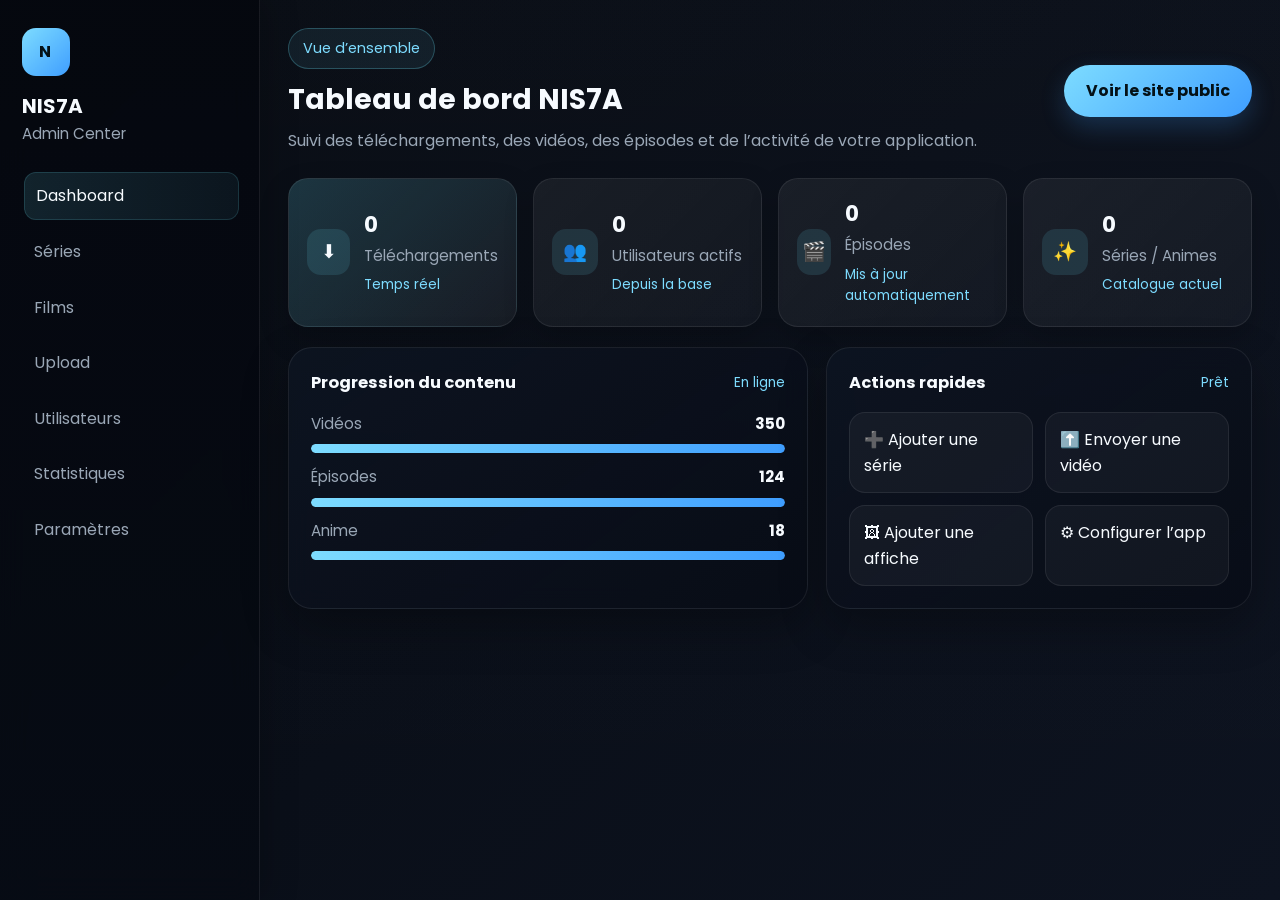
==== admin/dashboard.html @ 0c314db0 "Initial import: NIS7A app" ====
<!doctype html>
<html lang='fr'>
<head>
  <meta charset='utf-8'>
  <meta name='viewport' content='width=device-width,initial-scale=1'>
  <title>Dashboard NIS7A</title>
  <link rel='stylesheet' href='../css/style.css'>
  <link href='https://fonts.googleapis.com/css2?family=Poppins:wght@300;400;500;600;700&display=swap' rel='stylesheet'>
</head>
<body class='admin'>
  <aside class='sidebar'>
    <div>
      <div class='brand-mark'>N</div>
      <h2>NIS7A</h2>
      <p>Admin Center</p>
    </div>
    <nav>
      <a class='active' href='dashboard.html'>Dashboard</a>
      <a href='series.html'>Séries</a>
      <a href='films.html'>Films</a>
      <a href='upload.html'>Upload</a>
      <a href='users.html'>Utilisateurs</a>
      <a href='statistics.html'>Statistiques</a>
      <a href='settings.html'>Paramètres</a>
    </nav>
  </aside>

  <main class='dashboard-main'>
    <header class='dashboard-header'>
      <div>
        <span class='section-kicker'>Vue d’ensemble</span>
        <h1>Tableau de bord NIS7A</h1>
        <p>Suivi des téléchargements, des vidéos, des épisodes et de l’activité de votre application.</p>
      </div>
      <a class='btn' href='../index.html'>Voir le site public</a>
    </header>

    <section class='stats-grid'>
      <article class='metric metric-accent'>
        <div class='metric-icon'>⬇</div>
        <div>
          <h2 id='downloads'>0</h2>
          <p>Téléchargements</p>
          <span>Temps réel</span>
        </div>
      </article>
      <article class='metric'>
        <div class='metric-icon'>👥</div>
        <div>
          <h2 id='users'>0</h2>
          <p>Utilisateurs actifs</p>
          <span>Depuis la base</span>
        </div>
      </article>
      <article class='metric'>
        <div class='metric-icon'>🎬</div>
        <div>
          <h2 id='episodes'>0</h2>
          <p>Épisodes</p>
          <span>Mis à jour automatiquement</span>
        </div>
      </article>
      <article class='metric'>
        <div class='metric-icon'>✨</div>
        <div>
          <h2 id='series'>0</h2>
          <p>Séries / Animes</p>
          <span>Catalogue actuel</span>
        </div>
      </article>
    </section>

    <section class='content-grid'>
      <div class='panel-card'>
        <div class='panel-head'>
          <h3>Progression du contenu</h3>
          <span>En ligne</span>
        </div>
        <div class='progress-list'>
          <div class='progress-item'>
            <div class='progress-label'><span>Vidéos</span><strong>350</strong></div>
            <div class='progress-bar'><span style='width: 88%'></span></div>
          </div>
          <div class='progress-item'>
            <div class='progress-label'><span>Épisodes</span><strong>124</strong></div>
            <div class='progress-bar'><span style='width: 76%'></span></div>
          </div>
          <div class='progress-item'>
            <div class='progress-label'><span>Anime</span><strong>18</strong></div>
            <div class='progress-bar'><span style='width: 64%'></span></div>
          </div>
        </div>
      </div>

      <div class='panel-card'>
        <div class='panel-head'>
          <h3>Actions rapides</h3>
          <span>Prêt</span>
        </div>
        <div class='quick-actions'>
          <article class='action-card'>➕ Ajouter une série</article>
          <article class='action-card'>⬆️ Envoyer une vidéo</article>
          <article class='action-card'>🖼 Ajouter une affiche</article>
          <article class='action-card'>⚙ Configurer l’app</article>
        </div>
      </div>
    </section>
  </main>
  <script src='../js/script.js'></script>
  <script>
    const refreshDashboard = async () => {
      const [statsRes, videosRes] = await Promise.all([
        fetch('/api/stats'),
        fetch('/api/videos')
      ]);
      const stats = await statsRes.json();
      const videos = await videosRes.json();

      document.getElementById('downloads').textContent = Number(stats.downloads || 0).toLocaleString('fr-FR');
      document.getElementById('users').textContent = Number(stats.users || 0).toLocaleString('fr-FR');
      document.getElementById('episodes').textContent = Number(stats.episodes || 0).toLocaleString('fr-FR');
      document.getElementById('series').textContent = Number(stats.series || 0).toLocaleString('fr-FR');

      const videosLabel = document.querySelector('.progress-list .progress-item:nth-child(1) strong');
      if (videosLabel) videosLabel.textContent = videos.length.toString();
    };

    refreshDashboard();
  </script>
</body>
</html>
---- css/style.css ----
:root {
  --bg: #04070d;
  --panel: rgba(13, 19, 31, 0.88);
  --panel-strong: #0f1624;
  --text: #f7fbff;
  --muted: #9aa7b6;
  --border: rgba(255,255,255,0.10);
  --accent: #7ddcff;
  --accent-strong: #3f9eff;
  --shadow: 0 20px 60px rgba(0, 0, 0, 0.35);
}

:root[data-theme='christmas'] {
  --bg: #07110d;
  --panel: rgba(16, 31, 24, 0.9);
  --panel-strong: #13271f;
  --text: #fffdf6;
  --muted: #b8d8c3;
  --border: rgba(255,255,255,0.12);
  --accent: #ff6b6b;
  --accent-strong: #2e9d5d;
  --shadow: 0 20px 60px rgba(0, 0, 0, 0.28);
}

:root[data-theme='midnight'] {
  --bg: #03040b;
  --panel: rgba(10, 13, 24, 0.9);
  --panel-strong: #0e1220;
  --text: #eef4ff;
  --muted: #8fa0b8;
  --border: rgba(255,255,255,0.10);
  --accent: #8b5cf6;
  --accent-strong: #3b82f6;
  --shadow: 0 20px 60px rgba(0, 0, 0, 0.32);
}

:root[data-theme='aurora'] {
  --bg: #07131d;
  --panel: rgba(11, 24, 33, 0.9);
  --panel-strong: #122b39;
  --text: #f1fcff;
  --muted: #9ac5d0;
  --border: rgba(255,255,255,0.12);
  --accent: #34d399;
  --accent-strong: #06b6d4;
  --shadow: 0 20px 60px rgba(0, 0, 0, 0.26);
}

:root[data-theme='sunset'] {
  --bg: #180b0f;
  --panel: rgba(31, 17, 23, 0.9);
  --panel-strong: #26131b;
  --text: #fff5f7;
  --muted: #e9b9bc;
  --border: rgba(255,255,255,0.12);
  --accent: #ff8a65;
  --accent-strong: #ff4d6d;
  --shadow: 0 20px 60px rgba(0, 0, 0, 0.3);
}

:root[data-theme='neon'] {
  --bg: #06070f;
  --panel: rgba(13, 15, 28, 0.9);
  --panel-strong: #10162d;
  --text: #f5f7ff;
  --muted: #b0b7d8;
  --border: rgba(255,255,255,0.12);
  --accent: #ff00cc;
  --accent-strong: #00e5ff;
  --shadow: 0 20px 60px rgba(0, 0, 0, 0.34);
}

* { margin: 0; padding: 0; box-sizing: border-box; }
html { scroll-behavior: smooth; }
body {
  font-family: 'Poppins', sans-serif;
  background:
    radial-gradient(circle at top left, rgba(125, 220, 255, 0.16), transparent 30%),
    radial-gradient(circle at top right, rgba(63, 158, 255, 0.18), transparent 24%),
    linear-gradient(135deg, var(--bg) 0%, color-mix(in srgb, var(--bg) 80%, #0e1824) 50%, var(--bg) 100%);
  color: var(--text);
  line-height: 1.6;
  overflow-x: hidden;
  transition: background 0.35s ease, color 0.35s ease;
}

body * {
  transition: background-color 0.25s ease, border-color 0.25s ease, color 0.25s ease, box-shadow 0.25s ease;
}

:root[data-theme='christmas'] body {
  background:
    radial-gradient(circle at top left, rgba(255, 107, 107, 0.18), transparent 28%),
    radial-gradient(circle at top right, rgba(46, 157, 93, 0.2), transparent 24%),
    linear-gradient(135deg, #07110d 0%, #0f261b 50%, #07110d 100%);
}

:root[data-theme='midnight'] body {
  background:
    radial-gradient(circle at top left, rgba(139, 92, 246, 0.16), transparent 28%),
    radial-gradient(circle at top right, rgba(59, 130, 246, 0.2), transparent 24%),
    linear-gradient(135deg, #03040b 0%, #0b1122 50%, #03040b 100%);
}

:root[data-theme='aurora'] body {
  background:
    radial-gradient(circle at top left, rgba(52, 211, 153, 0.16), transparent 28%),
    radial-gradient(circle at top right, rgba(6, 182, 212, 0.2), transparent 24%),
    linear-gradient(135deg, #07131d 0%, #0d2330 50%, #07131d 100%);
}

:root[data-theme='sunset'] body {
  background:
    radial-gradient(circle at top left, rgba(255, 138, 101, 0.18), transparent 28%),
    radial-gradient(circle at top right, rgba(255, 77, 109, 0.2), transparent 24%),
    linear-gradient(135deg, #180b0f 0%, #27121a 50%, #180b0f 100%);
}

:root[data-theme='neon'] body {
  background:
    radial-gradient(circle at top left, rgba(255, 0, 204, 0.16), transparent 28%),
    radial-gradient(circle at top right, rgba(0, 229, 255, 0.16), transparent 24%),
    linear-gradient(135deg, #06070f 0%, #11152f 50%, #06070f 100%);
}

body::before {
  content: '';
  position: fixed;
  inset: 0;
  background: linear-gradient(135deg, rgba(110, 231, 255, 0.14), rgba(255,255,255,0.02));
  opacity: 0;
  pointer-events: none;
  transition: opacity 0.3s ease;
  z-index: 999;
}

body.is-transitioning::before {
  opacity: 1;
}

a { color: inherit; text-decoration: none; }

body.center {
  min-height: 100vh;
  display: grid;
  place-items: center;
  padding: 24px;
  position: relative;
  overflow: hidden;
}

body.admin {
  min-height: 100vh;
  display: flex;
  background: linear-gradient(135deg, #070b12 0%, #0d1320 100%);
}

body.admin::before {
  content: '';
  position: fixed;
  inset: 0;
  background: radial-gradient(circle at top right, rgba(110, 231, 255, 0.16), transparent 32%);
  pointer-events: none;
}

body.center::after {
  content: '';
  position: absolute;
  width: 480px;
  height: 480px;
  border-radius: 50%;
  background: rgba(110, 231, 255, 0.12);
  filter: blur(80px);
  top: -120px;
  right: -120px;
  z-index: 0;
}

.panel {
  position: relative;
  z-index: 1;
  width: min(100%, 440px);
  padding: 32px;
  border-radius: 24px;
  background: rgba(8, 12, 22, 0.78);
  border: 1px solid rgba(255, 255, 255, 0.12);
  box-shadow: 0 20px 60px rgba(0, 0, 0, 0.35);
  backdrop-filter: blur(18px);
  animation: up 0.7s ease both;
}

.panel h1 {
  font-size: 1.65rem;
  margin: 10px 0 8px;
}

.panel .subtitle {
  color: var(--muted);
  margin-bottom: 22px;
  font-size: 0.95rem;
}

.brand {
  display: inline-flex;
  align-items: center;
  justify-content: center;
  width: 46px;
  height: 46px;
  border-radius: 14px;
  background: linear-gradient(135deg, var(--accent), var(--accent-strong));
  color: #02131a;
  font-weight: 700;
  letter-spacing: 0.12rem;
}

form {
  display: grid;
  gap: 14px;
}

.field {
  display: grid;
  gap: 8px;
}

.field span {
  font-size: 0.9rem;
  color: var(--muted);
}

input {
  width: 100%;
  border: 1px solid rgba(255,255,255,0.12);
  background: rgba(255,255,255,0.05);
  color: var(--text);
  padding: 13px 14px;
  border-radius: 14px;
  outline: none;
  transition: border-color 0.25s ease, transform 0.25s ease, background 0.25s ease;
}

input:focus {
  border-color: rgba(110, 231, 255, 0.5);
  background: rgba(255,255,255,0.08);
  transform: translateY(-1px);
}

.password-wrap {
  position: relative;
}

.password-toggle {
  position: absolute;
  right: 8px;
  top: 50%;
  transform: translateY(-50%);
  border: none;
  background: transparent;
  color: var(--muted);
  cursor: pointer;
  font-size: 1rem;
  padding: 6px;
  transition: color 0.2s ease;
}

.password-toggle:hover {
  color: var(--text);
}

.panel .btn {
  margin-top: 4px;
  width: 100%;
  border: none;
  cursor: pointer;
}

.error {
  min-height: 20px;
  margin-top: 10px;
  color: #ff7a7a;
  font-size: 0.94rem;
}

.help {
  margin-top: 14px;
  color: var(--muted);
  font-size: 0.9rem;
}

.admin main,
.admin aside,
.admin header,
.admin .stats-grid,
.admin .panel-card,
.admin .metric,
.admin .action-card {
  transition: transform 0.25s ease, opacity 0.25s ease;
}

.sidebar {
  width: 260px;
  padding: 28px 22px;
  border-right: 1px solid rgba(255,255,255,0.08);
  background: linear-gradient(180deg, rgba(5, 8, 15, 0.96), rgba(7, 11, 20, 0.9));
  backdrop-filter: blur(14px);
  box-shadow: 8px 0 30px rgba(0, 0, 0, 0.2);
}

.sidebar h2 {
  margin-top: 14px;
  font-size: 1.25rem;
}

.sidebar p {
  color: var(--muted);
  font-size: 0.95rem;
}

.brand-mark {
  width: 48px;
  height: 48px;
  border-radius: 14px;
  display: grid;
  place-items: center;
  background: linear-gradient(135deg, var(--accent), var(--accent-strong));
  color: #041117;
  font-weight: 700;
  letter-spacing: 0.1rem;
}

.sidebar nav {
  display: grid;
  gap: 8px;
  margin-top: 26px;
}

.sidebar nav a {
  padding: 11px 12px;
  border-radius: 12px;
  color: var(--muted);
  transition: all 0.25s ease;
}

.sidebar nav a:hover,
.sidebar nav a.active {
  background: linear-gradient(90deg, rgba(110, 231, 255, 0.12), rgba(110, 231, 255, 0.06));
  color: var(--text);
  transform: translateX(2px);
  box-shadow: inset 0 0 0 1px rgba(110, 231, 255, 0.15);
}

.dashboard-main {
  flex: 1;
  padding: 28px;
  background: linear-gradient(180deg, rgba(255,255,255,0.01), rgba(255,255,255,0.00));
}

.dashboard-header {
  display: flex;
  justify-content: space-between;
  align-items: center;
  gap: 20px;
  margin-bottom: 24px;
}

.dashboard-header h1 {
  font-size: clamp(1.6rem, 2.2vw, 2.2rem);
  margin: 8px 0 6px;
}

.dashboard-header p {
  color: var(--muted);
}

.stats-grid {
  display: grid;
  grid-template-columns: repeat(auto-fit, minmax(200px, 1fr));
  gap: 16px;
  margin-bottom: 20px;
}

.metric {
  display: flex;
  gap: 14px;
  align-items: center;
  padding: 18px;
  border-radius: 20px;
  background: linear-gradient(135deg, rgba(255,255,255,0.06), rgba(255,255,255,0.03));
  border: 1px solid rgba(255,255,255,0.08);
  box-shadow: 0 12px 30px rgba(0,0,0,0.2);
  animation: fadeSlideUp 0.7s ease both;
}

.metric:nth-child(2) { animation-delay: 0.08s; }
.metric:nth-child(3) { animation-delay: 0.16s; }
.metric:nth-child(4) { animation-delay: 0.24s; }

.metric-accent {
  background: linear-gradient(135deg, rgba(110, 231, 255, 0.18), rgba(255,255,255,0.05));
}

.metric-icon {
  width: 46px;
  height: 46px;
  display: grid;
  place-items: center;
  border-radius: 14px;
  background: rgba(110, 231, 255, 0.12);
  font-size: 1.2rem;
}

.metric h2 {
  font-size: 1.35rem;
  margin-bottom: 2px;
}

.metric p {
  color: var(--muted);
  font-size: 0.95rem;
}

.metric span {
  display: inline-block;
  margin-top: 6px;
  color: var(--accent);
  font-size: 0.85rem;
}

.content-grid {
  display: grid;
  grid-template-columns: 1.1fr 0.9fr;
  gap: 18px;
}

.panel-card {
  background: linear-gradient(145deg, rgba(13, 20, 33, 0.92), rgba(8, 12, 22, 0.86));
  border: 1px solid rgba(255,255,255,0.08);
  border-radius: 24px;
  padding: 22px;
  box-shadow: 0 18px 46px rgba(0,0,0,0.28);
  animation: fadeSlideUp 0.8s ease both;
  backdrop-filter: blur(12px);
}

.panel-head {
  display: flex;
  justify-content: space-between;
  align-items: center;
  margin-bottom: 16px;
}

.panel-head h3 {
  font-size: 1.02rem;
}

.panel-head span {
  color: var(--accent);
  font-size: 0.85rem;
}

.progress-list {
  display: grid;
  gap: 12px;
}

.progress-item {
  display: grid;
  gap: 8px;
}

.progress-label {
  display: flex;
  justify-content: space-between;
  color: var(--muted);
  font-size: 0.95rem;
}

.progress-label strong {
  color: var(--text);
}

.progress-bar {
  width: 100%;
  height: 9px;
  background: rgba(255,255,255,0.08);
  border-radius: 999px;
  overflow: hidden;
}

.progress-bar span {
  display: block;
  height: 100%;
  border-radius: inherit;
  background: linear-gradient(90deg, var(--accent), var(--accent-strong));
  animation: growBar 1s ease both;
}

.quick-actions {
  display: grid;
  grid-template-columns: repeat(2, minmax(0, 1fr));
  gap: 12px;
}

.action-card {
  padding: 14px;
  border-radius: 16px;
  background: rgba(255,255,255,0.04);
  border: 1px solid rgba(255,255,255,0.08);
  color: var(--text);
  transition: transform 0.25s ease, border-color 0.25s ease;
  cursor: pointer;
}

.action-card:hover {
  transform: translateY(-3px);
  border-color: rgba(110, 231, 255, 0.3);
}

.upload-form {
  display: grid;
  gap: 12px;
}

.upload-form input {
  padding: 12px;
  border-radius: 12px;
}

.upload-status {
  margin-top: 12px;
  color: var(--muted);
  font-size: 0.95rem;
}

.video-list {
  display: grid;
  gap: 12px;
}

.video-item {
  padding: 12px;
  border-radius: 14px;
  background: rgba(255,255,255,0.04);
  border: 1px solid rgba(255,255,255,0.08);
}

.upload-zone {
  display: grid;
  gap: 8px;
  justify-items: center;
  text-align: center;
  padding: 24px;
  border: 1px dashed var(--accent);
  border-radius: 20px;
  background: linear-gradient(135deg, rgba(125,220,255,0.08), rgba(63,158,255,0.05));
  cursor: pointer;
  color: var(--text);
  transition: transform 0.2s ease, border-color 0.2s ease, box-shadow 0.2s ease;
}

.upload-zone:hover {
  transform: translateY(-2px);
  border-color: var(--accent-strong);
  box-shadow: 0 14px 34px rgba(0,0,0,0.16);
}

.upload-zone .upload-icon {
  font-size: 2rem;
}

.selected-file {
  padding: 10px 12px;
  border-radius: 12px;
  background: rgba(255,255,255,0.05);
  color: var(--muted);
  font-size: 0.95rem;
}

.video-item span {
  color: var(--muted);
  font-size: 0.9rem;
}

@keyframes growBar {
  from { width: 0; }
  to { width: var(--bar-width, 100%); }
}

@keyframes fadeSlideUp {
  from { opacity: 0; transform: translateY(16px); }
  to { opacity: 1; transform: translateY(0); }
}

.admin .metric:hover,
.admin .action-card:hover,
.admin .panel-card:hover {
  transform: translateY(-4px);
}

.site-header {
  position: sticky;
  top: 0;
  z-index: 10;
  display: flex;
  justify-content: space-between;
  align-items: center;
  padding: 18px 8%;
  background: rgba(3, 5, 10, 0.72);
  backdrop-filter: blur(16px);
  border-bottom: 1px solid var(--border);
}

.logo {
  font-size: 1.35rem;
  font-weight: 700;
  letter-spacing: 0.25rem;
  color: var(--accent);
  text-shadow: 0 0 20px rgba(125, 220, 255, 0.25);
}

.site-nav {
  display: flex;
  align-items: center;
  gap: 20px;
  color: var(--muted);
}

.site-nav a:hover { color: var(--text); }

main { padding: 0 8%; }

.hero {
  min-height: 92vh;
  display: grid;
  grid-template-columns: 1.2fr 0.8fr;
  align-items: center;
  gap: 40px;
  padding: 60px 0 90px;
}

.hero-copy h1 {
  font-size: clamp(2rem, 4vw, 3.5rem);
  line-height: 1.15;
  margin: 20px 0;
}

.hero-copy p {
  max-width: 650px;
  color: var(--muted);
  font-size: 1rem;
}

.tag,
.section-kicker {
  display: inline-block;
  padding: 8px 14px;
  border: 1px solid rgba(110, 231, 255, 0.25);
  border-radius: 999px;
  color: var(--accent);
  background: rgba(110, 231, 255, 0.08);
  font-size: 0.9rem;
}

.actions {
  display: flex;
  flex-wrap: wrap;
  gap: 12px;
  margin-top: 28px;
}

.btn,
.ghost {
  display: inline-flex;
  align-items: center;
  justify-content: center;
  padding: 13px 22px;
  border-radius: 999px;
  transition: transform 0.25s ease, background 0.25s ease, border-color 0.25s ease, box-shadow 0.25s ease;
}

.btn {
  background: linear-gradient(135deg, var(--accent), var(--accent-strong));
  color: #041117;
  font-weight: 700;
  box-shadow: 0 10px 24px rgba(63, 158, 255, 0.22);
}

.theme-btn {
  padding: 10px 14px;
  font-size: 0.92rem;
  cursor: pointer;
}

.theme-panel {
  display: grid;
  gap: 12px;
}

.theme-panel p {
  color: var(--muted);
  font-size: 0.95rem;
}

.theme-options {
  display: flex;
  flex-wrap: wrap;
  gap: 10px;
}

.theme-option {
  border: 1px solid var(--border);
  background: rgba(255,255,255,0.05);
  color: var(--text);
  padding: 10px 12px;
  border-radius: 999px;
  cursor: pointer;
  transition: transform 0.2s ease, border-color 0.2s ease, background 0.2s ease;
  min-width: 110px;
}

.theme-option:hover,
.theme-option.active {
  transform: translateY(-1px);
  border-color: rgba(125, 220, 255, 0.4);
  background: rgba(125, 220, 255, 0.12);
  box-shadow: 0 8px 20px rgba(0, 0, 0, 0.16);
}

:root[data-theme='christmas'] .btn,
:root[data-theme='christmas'] .theme-option.active {
  background: linear-gradient(135deg, #ff6b6b, #2e9d5d);
  color: white;
}

:root[data-theme='midnight'] .btn,
:root[data-theme='midnight'] .theme-option.active {
  background: linear-gradient(135deg, #8b5cf6, #3b82f6);
  color: white;
}

.ghost {
  border: 1px solid var(--border);
  color: var(--text);
  background: rgba(255,255,255,0.04);
}

.btn:hover,
.ghost:hover {
  transform: translateY(-2px);
  box-shadow: 0 14px 28px rgba(0, 0, 0, 0.24);
}

.hero-badges {
  display: flex;
  flex-wrap: wrap;
  gap: 10px;
  margin-top: 20px;
}

.hero-badges span {
  padding: 8px 12px;
  border-radius: 999px;
  background: rgba(255,255,255,0.05);
  border: 1px solid var(--border);
  color: var(--muted);
  font-size: 0.9rem;
}

.hero-preview {
  display: flex;
  justify-content: center;
}

.preview-card {
  width: min(100%, 430px);
  padding: 18px;
  border-radius: 24px;
  background: linear-gradient(145deg, rgba(255,255,255,0.08), rgba(255,255,255,0.02));
  border: 1px solid var(--border);
  box-shadow: var(--shadow);
  backdrop-filter: blur(10px);
}

.preview-top {
  display: flex;
  gap: 8px;
  padding-bottom: 14px;
}

.preview-top span {
  width: 10px;
  height: 10px;
  border-radius: 50%;
  background: rgba(255,255,255,0.25);
}

.preview-body {
  display: flex;
  justify-content: space-between;
  align-items: center;
  gap: 18px;
  padding: 18px;
  border-radius: 18px;
  background: rgba(5, 8, 15, 0.9);
}

.preview-left h3 { margin-bottom: 6px; }
.preview-left p { color: var(--muted); font-size: 0.95rem; }

.preview-right {
  display: flex;
  align-items: flex-end;
  gap: 6px;
  height: 58px;
}

.wave {
  width: 6px;
  border-radius: 999px;
  background: linear-gradient(180deg, var(--accent), #0d2f3a);
  animation: pulse 1.2s infinite ease-in-out;
}

.wave:nth-child(2) { height: 32px; animation-delay: .15s; }
.wave:nth-child(3) { height: 44px; animation-delay: .3s; }

.section {
  padding: 60px 0;
}

.section-heading {
  margin-bottom: 24px;
}

.section-heading h2 {
  font-size: clamp(1.6rem, 2.5vw, 2.2rem);
  margin-top: 10px;
}

.grid {
  display: grid;
  grid-template-columns: repeat(auto-fit, minmax(220px, 1fr));
  gap: 20px;
}

.card,
.download-card,
.shot,
.faq-item {
  background: var(--panel);
  border: 1px solid var(--border);
  border-radius: 20px;
  box-shadow: var(--shadow);
}

.card {
  padding: 24px;
  transition: transform 0.25s ease, border-color 0.25s ease, background 0.25s ease;
}

.card:hover {
  transform: translateY(-4px);
  border-color: rgba(110, 231, 255, 0.28);
  background: rgba(20, 29, 43, 0.95);
}

.card h3 { margin-bottom: 8px; }
.card p { color: var(--muted); }

.download-card {
  display: flex;
  justify-content: space-between;
  align-items: center;
  gap: 20px;
  padding: 28px 30px;
  background: linear-gradient(135deg, rgba(125, 220, 255, 0.13), rgba(63, 158, 255, 0.08));
}

.download-card p { color: var(--muted); margin-top: 8px; }

.btn-large { padding: 14px 24px; }

.shots {
  display: grid;
  grid-template-columns: repeat(auto-fit, minmax(180px, 1fr));
  gap: 18px;
}

.shot {
  min-height: 230px;
  display: flex;
  align-items: center;
  justify-content: center;
  color: var(--muted);
  font-weight: 600;
  background: linear-gradient(145deg, rgba(255,255,255,0.04), rgba(255,255,255,0.02));
  position: relative;
  overflow: hidden;
}

.shot::before {
  content: '';
  position: absolute;
  inset: 0;
  background: linear-gradient(135deg, rgba(125, 220, 255, 0.10), transparent 60%);
  transform: translateY(100%);
  transition: transform 0.35s ease;
}

.shot:hover::before {
  transform: translateY(0);
}

.faq-list {
  display: grid;
  gap: 12px;
}

.faq-item { overflow: hidden; }

.faq-question {
  width: 100%;
  background: transparent;
  border: none;
  color: var(--text);
  padding: 18px 20px;
  font: inherit;
  text-align: left;
  display: flex;
  justify-content: space-between;
  align-items: center;
  cursor: pointer;
}

.faq-answer {
  max-height: 0;
  overflow: hidden;
  transition: max-height 0.25s ease;
}

.faq-answer p {
  padding: 0 20px 18px;
  color: var(--muted);
}

.faq-item.open .faq-answer { max-height: 140px; }
.faq-item.open .faq-question span { transform: rotate(45deg); }
.faq-question span { transition: transform 0.25s ease; }

footer {
  text-align: center;
  padding: 30px 8% 50px;
  color: var(--muted);
}

@keyframes pulse {
  0%, 100% { height: 18px; opacity: 0.7; }
  50% { height: 46px; opacity: 1; }
}

@keyframes floatGlow {
  0%, 100% { transform: translateY(0px); }
  50% { transform: translateY(-6px); }
}

@keyframes up {
  from { opacity: 0; transform: translateY(20px); }
  to { opacity: 1; transform: translateY(0); }
}

..hero-copy { animation: up 0.7s ease both; }
.hero-preview { animation: up 0.9s ease both; }
.preview-card { animation: floatGlow 3.2s ease-in-out infinite; }

@media (max-width: 900px) {
  .hero { grid-template-columns: 1fr; padding-top: 40px; }
  .hero-preview { order: -1; }
}

@media (max-width: 900px) {
  body.admin { flex-direction: column; }
  .sidebar { width: 100%; border-right: 0; border-bottom: 1px solid rgba(255,255,255,0.08); }
  .content-grid { grid-template-columns: 1fr; }
}

@media (max-width: 700px) {
  main { padding: 0 5%; }
  .site-header { padding: 16px 5%; flex-direction: column; gap: 10px; }
  .site-nav { flex-wrap: wrap; justify-content: center; }
  .download-card { flex-direction: column; align-items: flex-start; }
  .section { padding: 44px 0; }
  .dashboard-main { padding: 18px; }
  .dashboard-header { flex-direction: column; align-items: flex-start; }
  .quick-actions { grid-template-columns: 1fr; }
}
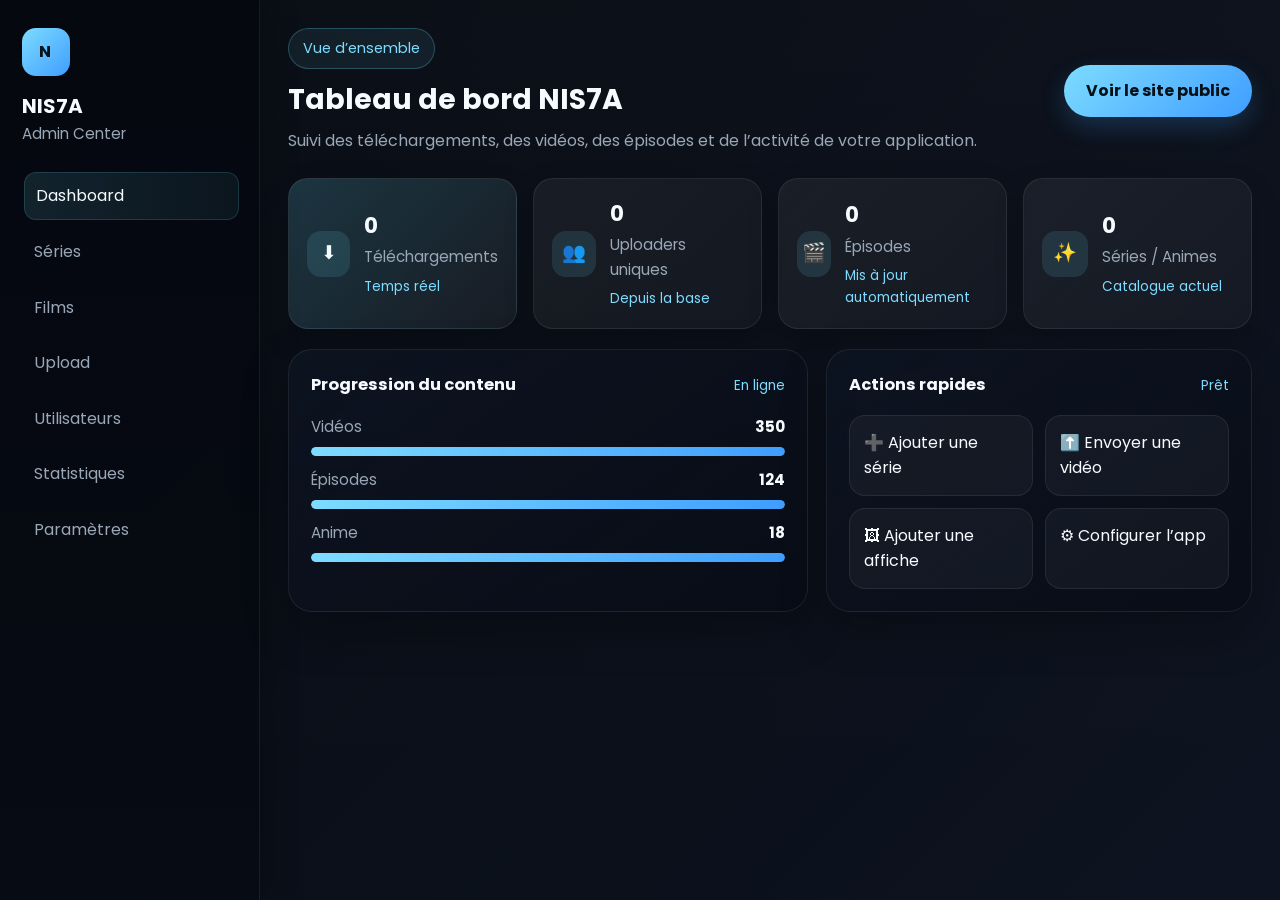
==== commit c0ff5a31: "Real admin analytics: visits, downloads, login attempts with IP" ====
--- a/admin/dashboard.html
+++ b/admin/dashboard.html
@@ -48,7 +48,7 @@
         <div class='metric-icon'>👥</div>
         <div>
           <h2 id='users'>0</h2>
-          <p>Utilisateurs actifs</p>
+          <p>Uploaders uniques</p>
           <span>Depuis la base</span>
         </div>
       </article>
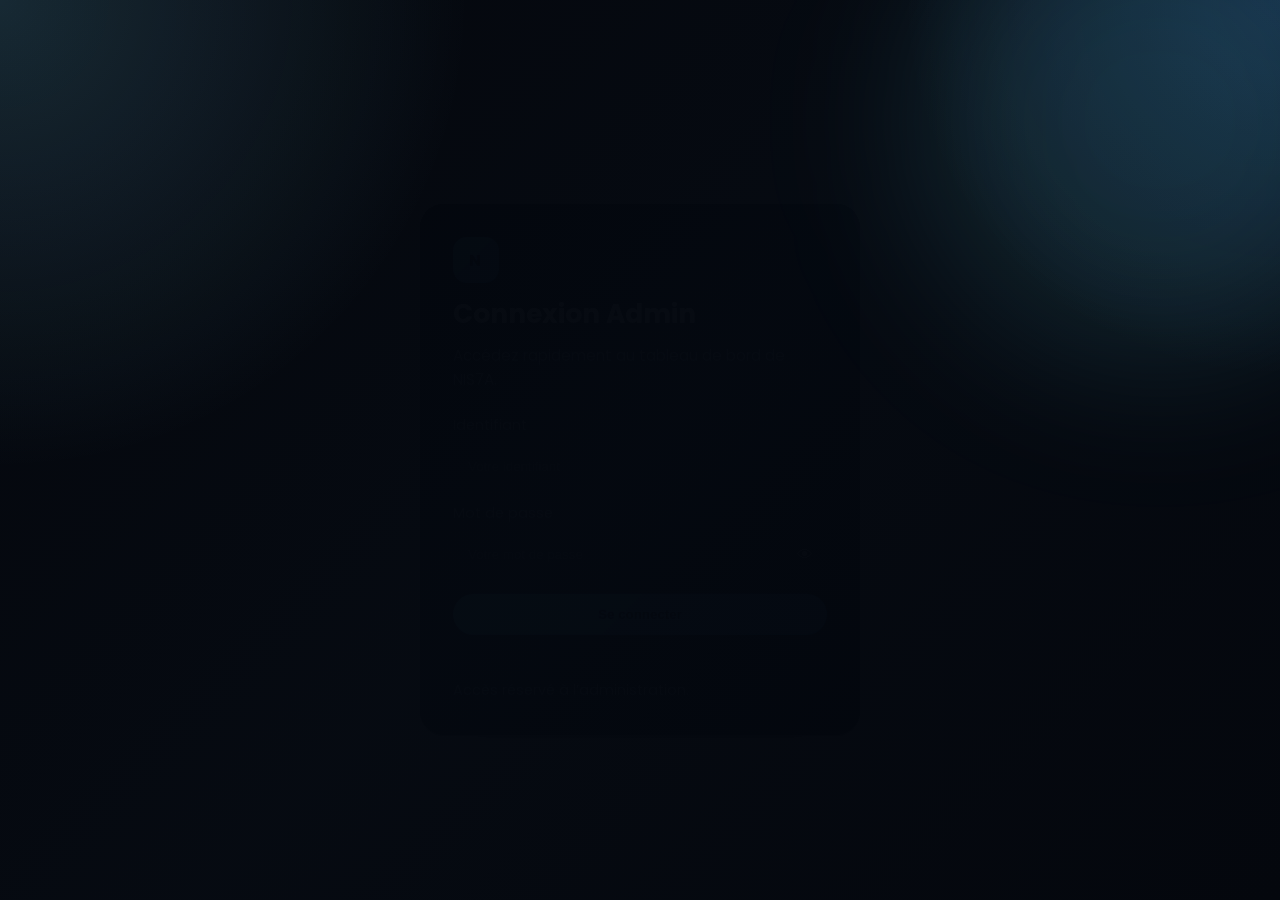
==== commit e139d709: "Fix admin logout checks and remove hardcoded dashboard stats" ====
--- a/admin/dashboard.html
+++ b/admin/dashboard.html
@@ -78,16 +78,16 @@
         </div>
         <div class='progress-list'>
           <div class='progress-item'>
-            <div class='progress-label'><span>Vidéos</span><strong>350</strong></div>
-            <div class='progress-bar'><span style='width: 88%'></span></div>
+            <div class='progress-label'><span>Vidéos</span><strong id='progressVideos'>0</strong></div>
+            <div class='progress-bar'><span id='progressVideosBar' style='width: 0%'></span></div>
           </div>
           <div class='progress-item'>
-            <div class='progress-label'><span>Épisodes</span><strong>124</strong></div>
-            <div class='progress-bar'><span style='width: 76%'></span></div>
+            <div class='progress-label'><span>Épisodes</span><strong id='progressEpisodes'>0</strong></div>
+            <div class='progress-bar'><span id='progressEpisodesBar' style='width: 0%'></span></div>
           </div>
           <div class='progress-item'>
-            <div class='progress-label'><span>Anime</span><strong>18</strong></div>
-            <div class='progress-bar'><span style='width: 64%'></span></div>
+            <div class='progress-label'><span>Anime</span><strong id='progressAnime'>0</strong></div>
+            <div class='progress-bar'><span id='progressAnimeBar' style='width: 0%'></span></div>
           </div>
         </div>
       </div>
@@ -108,24 +108,51 @@
   </main>
   <script src='../js/script.js'></script>
   <script>
+    const ensureAuth = async () => {
+      const res = await fetch('/api/me', { credentials: 'include' });
+      if (!res.ok) {
+        window.location.href = 'login.html';
+        return false;
+      }
+      return true;
+    };
+
     const refreshDashboard = async () => {
       const [statsRes, videosRes] = await Promise.all([
-        fetch('/api/stats'),
-        fetch('/api/videos')
+        fetch('/api/stats', { credentials: 'include' }),
+        fetch('/api/videos', { credentials: 'include' })
       ]);
+
+      if (!statsRes.ok || !videosRes.ok) {
+        window.location.href = 'login.html';
+        return;
+      }
+
       const stats = await statsRes.json();
       const videos = await videosRes.json();
+      const videosCount = Array.isArray(videos) ? videos.length : 0;
 
       document.getElementById('downloads').textContent = Number(stats.downloads || 0).toLocaleString('fr-FR');
       document.getElementById('users').textContent = Number(stats.users || 0).toLocaleString('fr-FR');
       document.getElementById('episodes').textContent = Number(stats.episodes || 0).toLocaleString('fr-FR');
       document.getElementById('series').textContent = Number(stats.series || 0).toLocaleString('fr-FR');
 
-      const videosLabel = document.querySelector('.progress-list .progress-item:nth-child(1) strong');
-      if (videosLabel) videosLabel.textContent = videos.length.toString();
+      const episodesCount = Number(stats.episodes || 0);
+      const animeCount = Number(stats.series || 0);
+
+      document.getElementById('progressVideos').textContent = videosCount.toString();
+      document.getElementById('progressEpisodes').textContent = episodesCount.toString();
+      document.getElementById('progressAnime').textContent = animeCount.toString();
+
+      document.getElementById('progressVideosBar').style.width = `${Math.min(100, videosCount * 8)}%`;
+      document.getElementById('progressEpisodesBar').style.width = `${Math.min(100, episodesCount * 8)}%`;
+      document.getElementById('progressAnimeBar').style.width = `${Math.min(100, animeCount * 10)}%`;
     };
 
-    refreshDashboard();
+    ensureAuth().then((ok) => {
+      if (!ok) return;
+      refreshDashboard();
+    });
   </script>
 </body>
 </html>
--- a/css/style.css
+++ b/css/style.css
@@ -516,6 +516,13 @@
   border-color: rgba(110, 231, 255, 0.3);
 }
 
+.action-btn {
+  border: none;
+  width: 100%;
+  text-align: left;
+  font: inherit;
+}
+
 .upload-form {
   display: grid;
   gap: 12px;
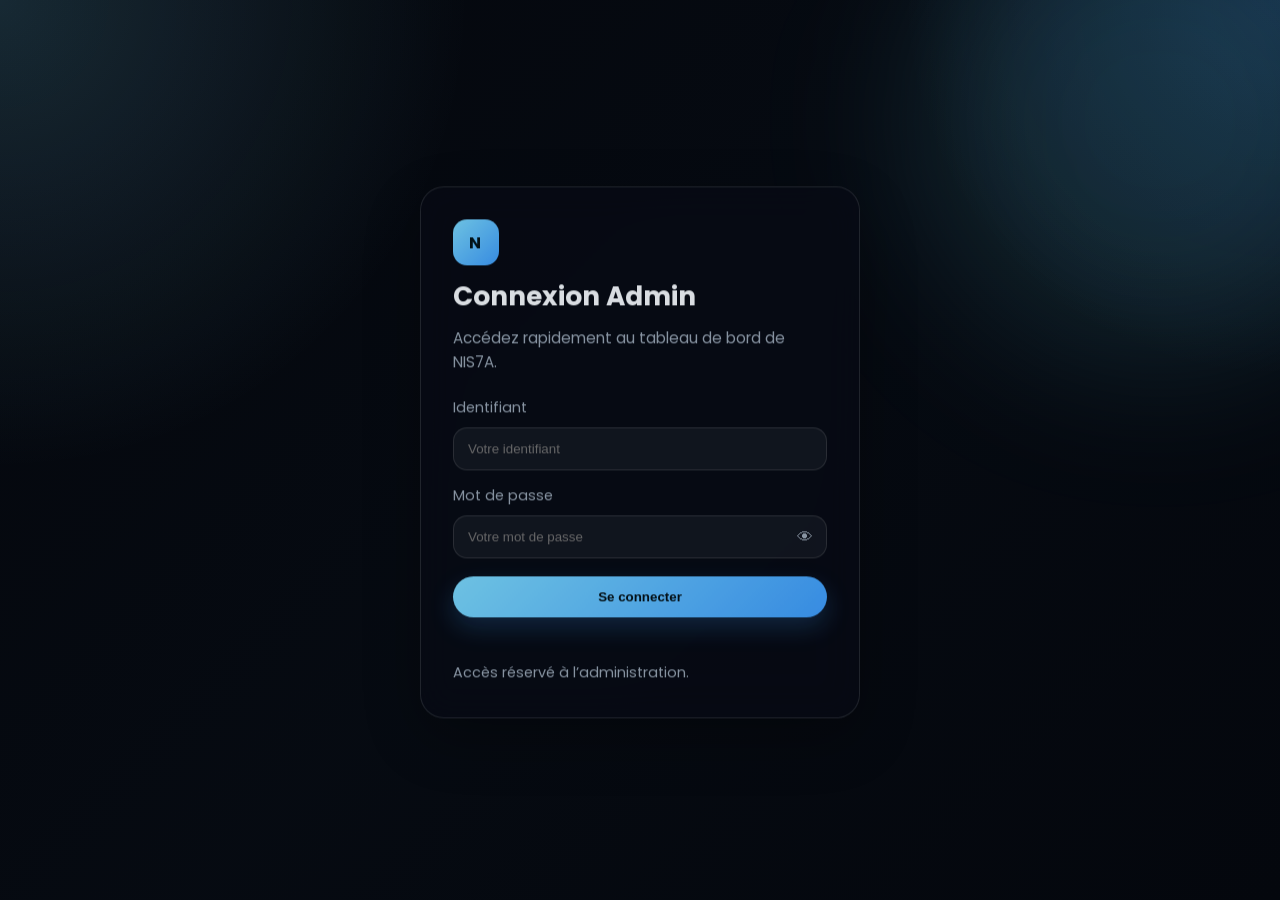
==== commit 93e37ba1: "Add admin logout button and logout endpoint" ====
--- a/admin/dashboard.html
+++ b/admin/dashboard.html
@@ -22,6 +22,7 @@
       <a href='users.html'>Utilisateurs</a>
       <a href='statistics.html'>Statistiques</a>
       <a href='settings.html'>Paramètres</a>
+      <a href='/api/admin-logout'>Déconnexion</a>
     </nav>
   </aside>
 
